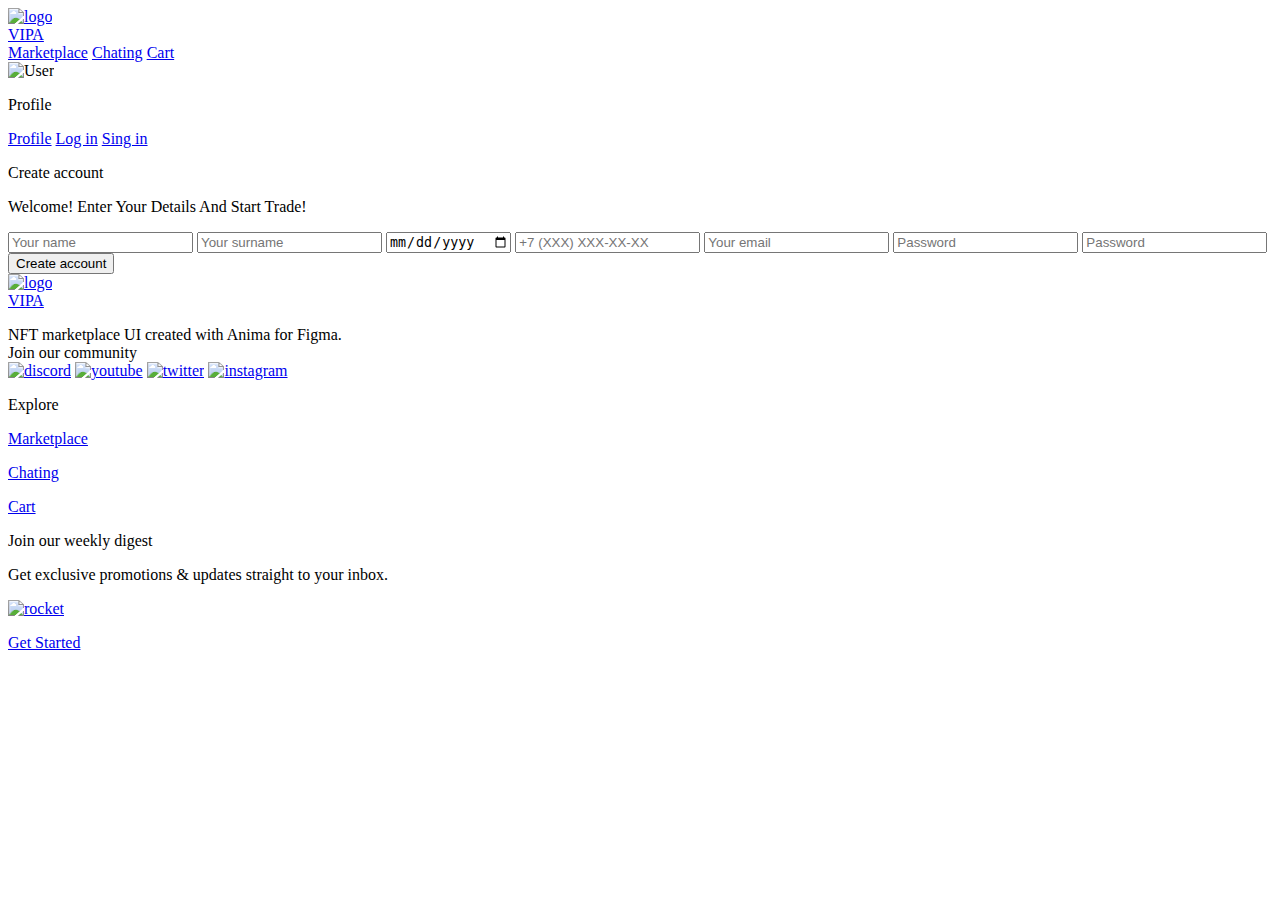
==== src/main/webapp/WEB-INF/views/registration/create_account.html @ 6014148a "First commit" ====
<!DOCTYPE html>
<html lang="en" xmlns:th="http://www.w3.org/1999/xhtml">

<head>
    <meta charset="UTF-8">
    <meta name="viewport" content="width=device-width, initial-scale=1.0">
    <link rel="stylesheet" href="style/reset.css">
    <link rel="stylesheet" href="style/style.css">
    <title>Create Account</title>
</head>

<body class="body">
    <header class="header">
        <a class="header__logo logo" href="../homepage/homepage.html">
            <img src="img/icon/nav_icon/Storefront.svg" alt="logo">
            <nav>VIPA</nav>
        </a>
        <div class="header__navigation">
            <a href="#" class="header__navigation-item">Marketplace</a>
            <a href="#" class="header__navigation-item">Chating</a>
            <a href="#" class="header__navigation-item">Cart</a>
            <div class="header__profile">
                <div class="registration__button registration">
                    <img src="img/icon/nav_icon/User.svg" alt="User">
                    <p class="header__profile-title">Profile</p>
                    <div class="header__links">
                        <a href="#" class="link">Profile</a>
                        <a href="../log_in/log_in.html" class="link">Log in</a>
                        <a href="../create_account/create_account.html" class="link">Sing in</a>
                    </div>
                </div>
            </div>
        </div>
    </header>

    <div class="create wrapper">
        <div class="create__title title">
            <p>Create account</p>
        </div>
        <div class="create__text text">
            <p>Welcome! Enter Your Details And Start Trade!</p>
        </div>
        <div class="create__form">
            <form th:method="POST" th:action="@{/clients/signUp}" th:object="${client}"
                  class="create__form-form form__input">
                <input th:field="*{name}" id="name" type="text" placeholder="Your name" class="form__name form__input">
                <input th:field="*{surname}" id="surname" type="text" placeholder="Your surname" class="form__surname form__input">
                <input id="birthDate" type="date" class="form__birthdate form__input">
                <input th:field="*{phoneNumber}" id="phone_number" type="tel" placeholder="+7 (XXX) XXX-XX-XX" class="form__number form__input">
                <input th:field="*{email}" id="email" type="email" placeholder="Your email" class="form__email form__input">
                <input th:field="*{password}" id="password" type="text" placeholder="Password" class="form__password form__input">
                <input th:field="*{password}" id="password_confirm" type="text" placeholder="Password" class="form__password form__input">
                <button type="submit" class="form__button">
                    Create account
                </button>
            </form>
        </div>
    </div>

    <footer class="footer">
        <div class="footer__parts wrapper">
            <div class="footer__part part1">
                <a href="../homepage/homepage.html" class="footer__title logo">
                    <img src="img/icon/nav_icon/Storefront.svg" alt="logo">
                    <nav>VIPA</nav>
                </a>
                <p class="footer__text">
                <nav>NFT marketplace UI created with Anima for Figma.</nav>
                <nav>Join our community</nav>
                <div class="social">
                    <a href="#"><img src="img/icon/nav_icon/DiscordLogo.svg" alt="discord"></a>
                    <a href="#"><img src="img/icon/nav_icon/YoutubeLogo.svg" alt="youtube"></a>
                    <a href="#"><img src="img/icon/nav_icon/TwitterLogo.svg" alt="twitter"></a>
                    <a href="#"><img src="img/icon/nav_icon/InstagramLogo.svg" alt="instagram"></a>
                </div>
                </p>
            </div>
            <div class="footer__part part2">
                <div class="footer__title">
                    <nav>Explore</nav>
                </div>
                <p class="footer__text">
                <p><a href="#">Marketplace</a></p>
                <p><a href="#">Chating</a></p>
                <p><a href="#">Cart</a></p>
                </p>
            </div>
            <div class="footer__part part3">
                <div class="footer__title">
                    <p>Join our weekly digest</p>
                </div>
                <p class="footer__text">
                    Get exclusive promotions & updates straight to your inbox.
                </p>
                <a href="create_account.html" class="footer__registration registration">
                    <img src="img/icon/RocketLaunch.svg" alt="rocket">
                    <p>Get Started</p>
                </a>
            </div>
        </div>
    </footer>
</body>

</html>
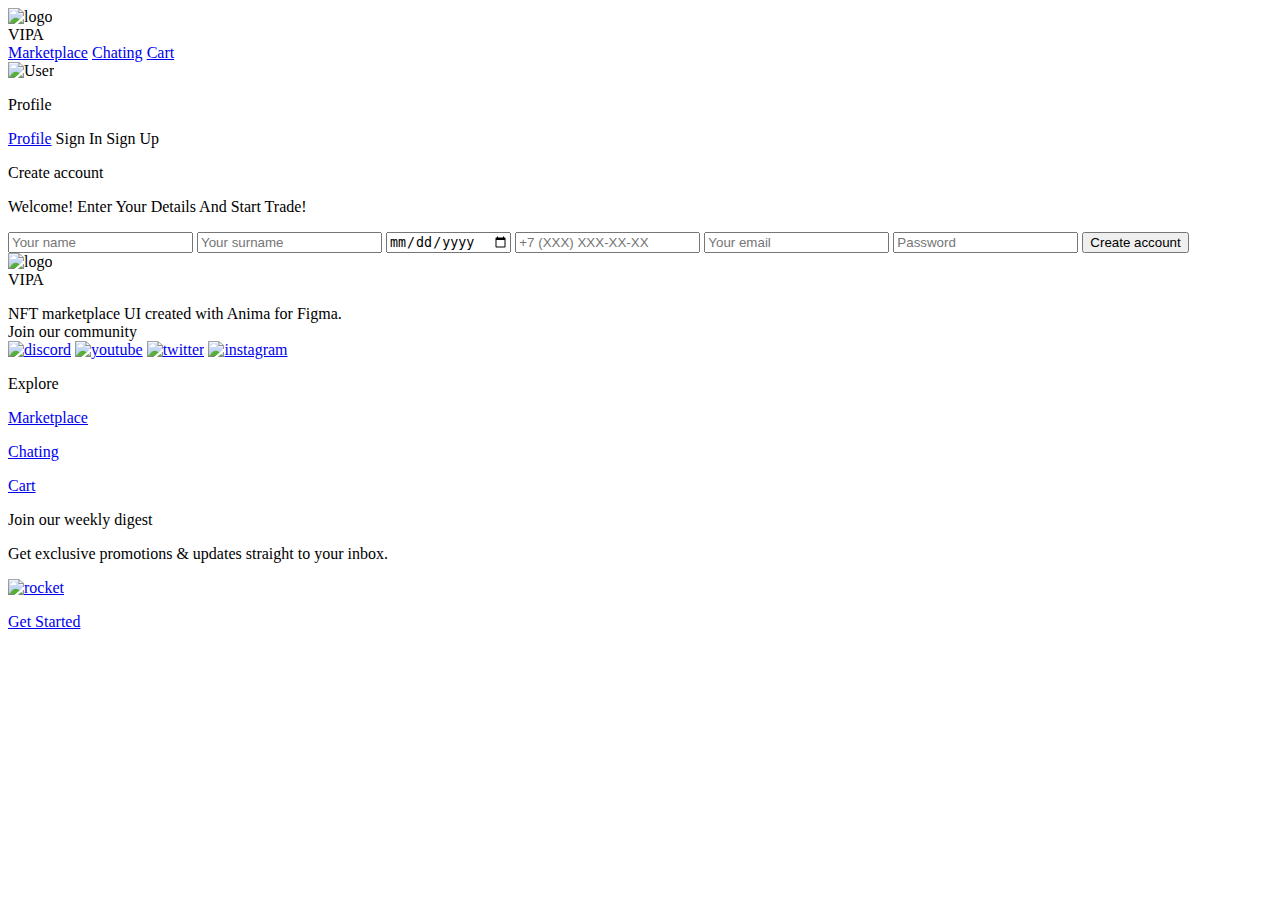
==== commit 4634dd08: "First commit" ====
--- a/src/main/webapp/WEB-INF/views/registration/create_account.html
+++ b/src/main/webapp/WEB-INF/views/registration/create_account.html
@@ -4,14 +4,14 @@
 <head>
     <meta charset="UTF-8">
     <meta name="viewport" content="width=device-width, initial-scale=1.0">
-    <link rel="stylesheet" href="style/reset.css">
-    <link rel="stylesheet" href="style/style.css">
+    <link th:href="@{styles/style.css}" rel="stylesheet">
+<!--    <link rel="stylesheet" href="">-->
     <title>Create Account</title>
 </head>
 
 <body class="body">
     <header class="header">
-        <a class="header__logo logo" href="../homepage/homepage.html">
+        <a class="header__logo logo" th:href="@{registration/homepage}">
             <img src="img/icon/nav_icon/Storefront.svg" alt="logo">
             <nav>VIPA</nav>
         </a>
@@ -25,8 +25,8 @@
                     <p class="header__profile-title">Profile</p>
                     <div class="header__links">
                         <a href="#" class="link">Profile</a>
-                        <a href="../log_in/log_in.html" class="link">Log in</a>
-                        <a href="../create_account/create_account.html" class="link">Sing in</a>
+                        <a th:href="@{/clients/logIn}" class="link">Sign In</a>
+                        <a th:href="@{/clients/new}" class="link">Sign Up</a>
                     </div>
                 </div>
             </div>
@@ -49,7 +49,7 @@
                 <input th:field="*{phoneNumber}" id="phone_number" type="tel" placeholder="+7 (XXX) XXX-XX-XX" class="form__number form__input">
                 <input th:field="*{email}" id="email" type="email" placeholder="Your email" class="form__email form__input">
                 <input th:field="*{password}" id="password" type="text" placeholder="Password" class="form__password form__input">
-                <input th:field="*{password}" id="password_confirm" type="text" placeholder="Password" class="form__password form__input">
+<!--                <input th:field="*{password}" id="password_confirm" type="text" placeholder="Password" class="form__password form__input">-->
                 <button type="submit" class="form__button">
                     Create account
                 </button>
@@ -60,7 +60,7 @@
     <footer class="footer">
         <div class="footer__parts wrapper">
             <div class="footer__part part1">
-                <a href="../homepage/homepage.html" class="footer__title logo">
+                <a th:href="@{registration/homepage}" class="footer__title logo">
                     <img src="img/icon/nav_icon/Storefront.svg" alt="logo">
                     <nav>VIPA</nav>
                 </a>
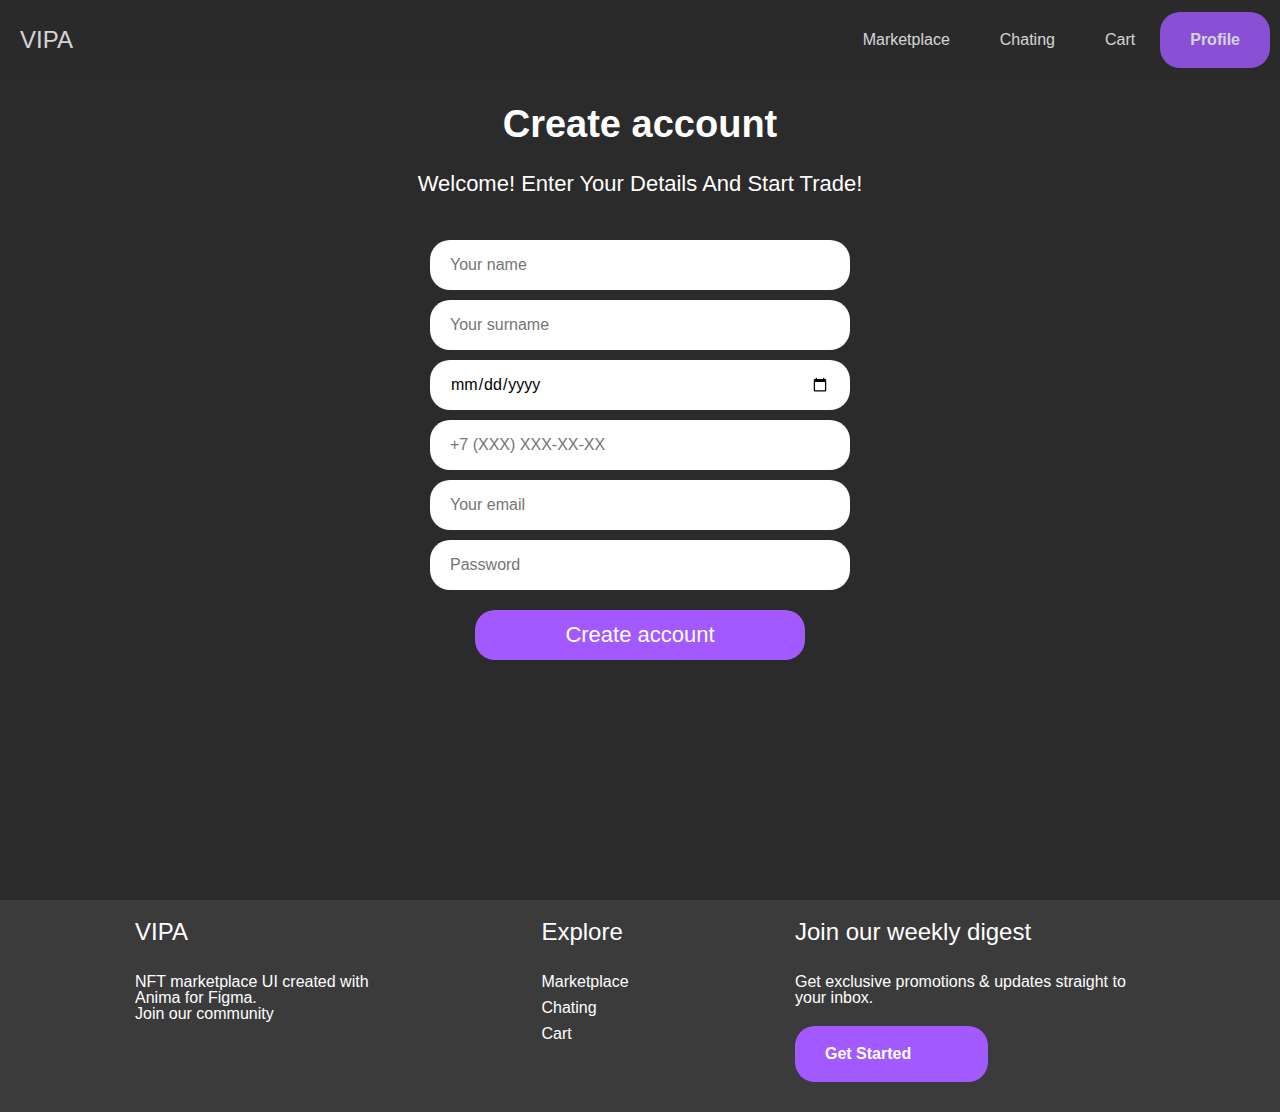
==== commit c116ad44: "Deadline commit short version vipa" ====
--- a/src/main/webapp/WEB-INF/views/registration/create_account.html
+++ b/src/main/webapp/WEB-INF/views/registration/create_account.html
@@ -7,12 +7,329 @@
     <link th:href="@{styles/style.css}" rel="stylesheet">
 <!--    <link rel="stylesheet" href="">-->
     <title>Create Account</title>
+    <style>
+        * {
+  padding: 0;
+  margin: 0;
+  border: 0;
+}
+
+*, *:before, *:after {
+  box-sizing: border-box;
+}
+
+:focus, :active {
+  outline: none;
+}
+
+a:focus, a:active {
+  outline: none;
+}
+
+nav, footer, header, aside {
+  display: block;
+}
+
+html, body {
+  height: 100%;
+  width: 100%;
+  font-size: 100%;
+  line-height: 1;
+  -ms-text-size-adjust: 100%;
+  -moz-text-size-adjust: 100%;
+  -webkit-text-size-adjust: 100%;
+}
+
+input, button, textarea {
+  font-family: inherit;
+}
+
+input::-ms-clear {
+  display: none;
+}
+
+button {
+  cursor: pointer;
+}
+
+button::-moz-focus-inner {
+  padding: 0;
+  border: 0;
+}
+
+a, a:visited {
+  text-decoration: none;
+}
+
+a:hover {
+  text-decoration: none;
+}
+
+ul li {
+  list-style: none;
+}
+
+img {
+  vertical-align: top;
+}
+
+h1, h2, h3, h4, h5, h6 {
+  font-size: inherit;
+  font-weight: inherit;
+}
+
+a {
+  color: inherit;
+}
+
+
+
+
+
+        @import url("https://fonts.googleapis.com/css2?family=Space+Mono:wght@400;700&display=swap");
+@import url("https://fonts.googleapis.com/css2?family=Work+Sans:wght@600&display=swap");
+@import url("https://fonts.googleapis.com/css2?family=Work+Sans&display=swap");
+:root {
+  --font-family: "Space Mono", sans-serif;
+  --second-family: "Work Sans", sans-serif;
+}
+
+.body {
+  background-color: #2b2b2b;
+  font-family: var(--second-family);
+  color: #fff;
+  height: 100%;
+}
+
+.wrapper {
+  max-width: 1050px;
+  margin: 0 auto;
+}
+
+.header {
+  background-color: #2b2b2b;
+  opacity: 0.8;
+  width: 100%;
+  display: flex;
+  height: 80px;
+  align-items: center;
+  justify-content: space-between;
+  font-size: 16px;
+  position: fixed;
+  left: 0;
+  top: 0;
+  z-index: 2;
+}
+
+.header__logo {
+  margin: 20px;
+}
+
+.logo {
+  font-family: var(--font-family);
+  font-size: 24px;
+  display: flex;
+  align-items: center;
+  justify-content: space-between;
+  width: 100px;
+  transition: 0.3s;
+}
+
+.logo:hover {
+  color: #9c9c9c;
+}
+
+.header__navigation {
+  display: flex;
+  align-items: center;
+}
+.header__navigation .header__navigation-item {
+  padding: 12px 20px;
+  margin: 5px;
+  transition: 0.3s;
+}
+
+.header__navigation-item:hover:not(:last-child) {
+  color: #ccc;
+}
+
+.header__navigation-item {
+  position: relative;
+  display: inline-block;
+}
+
+.header__profile {
+  margin: 0 10px 0 0;
+}
+
+.header__profile-title {
+  cursor: pointer;
+}
+
+.registration__button {
+  position: relative;
+  display: inline-block;
+  transition: 0.3s;
+}
+
+.registration__button:hover {
+  border-radius: 20px 20px 0 0;
+}
+.registration__button:hover .header__links {
+  display: block;
+  opacity: 1;
+}
+
+.header__links {
+  display: none;
+  opacity: 0;
+  position: absolute;
+  top: 100%;
+  right: 0;
+  background-color: #3b3b3b;
+  min-width: 110px;
+  z-index: 1;
+  transition: opacity 1s;
+}
+
+.link {
+  display: block;
+  color: #fff;
+  padding: 12px 16px;
+  transition: 0.3s;
+}
+
+.link:hover {
+  color: #9c9c9c;
+}
+
+.registration {
+  display: flex;
+  font-weight: 600;
+  padding: 20px 30px;
+  background-color: #a259ff;
+  border-radius: 20px;
+  transition: 0.3s;
+}
+.registration img {
+  margin: -10px 5px;
+}
+
+.registration:hover {
+  background-color: #832ff1;
+}
+
+.text {
+  padding: 5px;
+  font-weight: 400;
+  font-size: 22px;
+}
+
+.title {
+  padding: 5px;
+  font-weight: 600;
+  font-size: 38px;
+}
+
+.create {
+  min-height: 100%;
+  margin: 100px auto 0 auto;
+  text-align: center;
+  width: 460px;
+}
+
+.create__title {
+  padding: 5px;
+  margin: 0 0 20px 0;
+}
+
+.create__text {
+  padding: 5px;
+  margin: 0 0 40px 0;
+}
+
+.create__form-form {
+  margin: 0 auto;
+}
+
+.form__input {
+  font-weight: 400;
+  font-size: 16px;
+  width: 100%;
+  height: 50px;
+  border-radius: 20px;
+  padding: 0 20px 0 20px;
+  margin: 0 0 10px 0;
+}
+
+.form__button {
+  background-color: #a259ff;
+  width: 330px;
+  height: 50px;
+  border-radius: 20px;
+  padding: 0 20px 0 20px;
+  margin: 10px 0 15px 0;
+  font-weight: 400;
+  font-size: 22px;
+  color: #fff;
+  transition: 0.3s;
+}
+
+.form__button:hover {
+  background-color: #832ff1;
+}
+
+.footer {
+  margin: -100px 0 0 0;
+  background-color: #3b3b3b;
+  padding: 0 0 10px 0;
+}
+
+.footer__parts {
+  display: flex;
+  justify-content: space-between;
+  padding: 20px;
+}
+
+.footer__part {
+  max-width: 240px;
+}
+
+.footer__title {
+  font-family: var(--font-family);
+  font-size: 24px;
+  margin: 0 0 30px 0;
+}
+
+.footer__text {
+  margin: 0 0 20px 0;
+}
+
+.social {
+  margin: 25px 0 0 0;
+  display: flex;
+}
+.social a {
+  margin: 0 10px 0 0;
+}
+
+.footer__registration {
+  width: 55%;
+}
+
+.part2 p {
+  margin: 0 0 10px 0;
+}
+
+.part3 {
+  max-width: 350px;
+}
+    </style>
 </head>
 
 <body class="body">
     <header class="header">
         <a class="header__logo logo" th:href="@{registration/homepage}">
-            <img src="img/icon/nav_icon/Storefront.svg" alt="logo">
             <nav>VIPA</nav>
         </a>
         <div class="header__navigation">
@@ -21,7 +338,6 @@
             <a href="#" class="header__navigation-item">Cart</a>
             <div class="header__profile">
                 <div class="registration__button registration">
-                    <img src="img/icon/nav_icon/User.svg" alt="User">
                     <p class="header__profile-title">Profile</p>
                     <div class="header__links">
                         <a href="#" class="link">Profile</a>
@@ -61,17 +377,12 @@
         <div class="footer__parts wrapper">
             <div class="footer__part part1">
                 <a th:href="@{registration/homepage}" class="footer__title logo">
-                    <img src="img/icon/nav_icon/Storefront.svg" alt="logo">
                     <nav>VIPA</nav>
                 </a>
                 <p class="footer__text">
                 <nav>NFT marketplace UI created with Anima for Figma.</nav>
                 <nav>Join our community</nav>
                 <div class="social">
-                    <a href="#"><img src="img/icon/nav_icon/DiscordLogo.svg" alt="discord"></a>
-                    <a href="#"><img src="img/icon/nav_icon/YoutubeLogo.svg" alt="youtube"></a>
-                    <a href="#"><img src="img/icon/nav_icon/TwitterLogo.svg" alt="twitter"></a>
-                    <a href="#"><img src="img/icon/nav_icon/InstagramLogo.svg" alt="instagram"></a>
                 </div>
                 </p>
             </div>
@@ -93,7 +404,6 @@
                     Get exclusive promotions & updates straight to your inbox.
                 </p>
                 <a href="create_account.html" class="footer__registration registration">
-                    <img src="img/icon/RocketLaunch.svg" alt="rocket">
                     <p>Get Started</p>
                 </a>
             </div>
